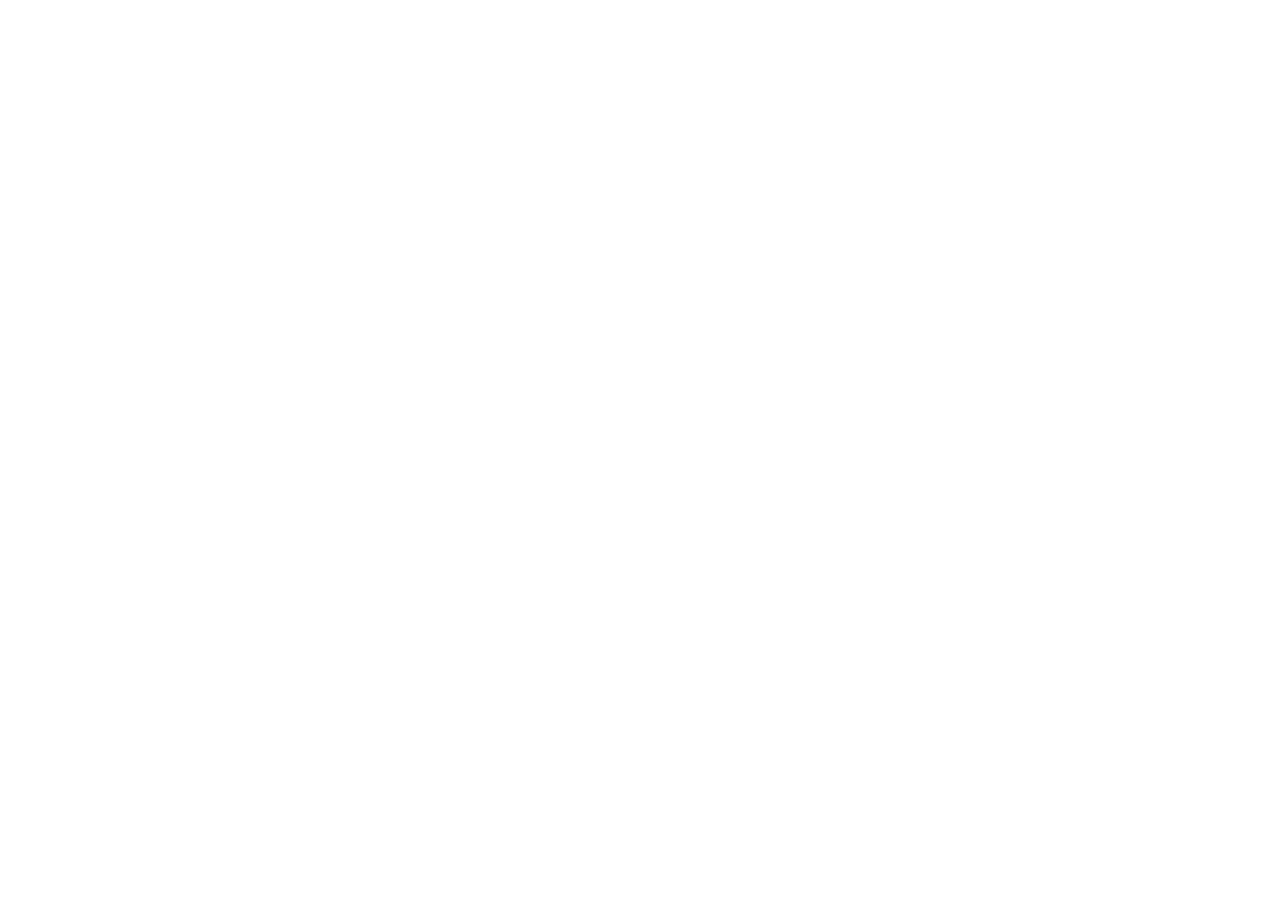
==== adjust.html @ 0b80aa75 "Setting up cover page" ====
<!DOCTYPE html>
<html lang="en">
<head>
	<meta charset="UTF-8">
	<meta http-equiv="X-UA-Compatible" content="IE=edge">
	<meta name="viewport" content="width=device-width, initial-scale=1.0">
	<title>Clock</title>
	<link href="/styles.css" rel="stylesheet">
	<link href="/components/adjust.css" rel="stylesheet">
</head>
<body>
	<div id="App">
		<div id="watchFaceContainer">
			<div id="adjust">
				<div id="strip">
					<div id="leftHand">
						<div class="number"></div>
						<div class="number"></div>
					</div>
					<div id="rightHand">
						<div class="number"></div>
						<div class="number"></div>
					</div>
				</div>
			</div>
		</div>
	</div>
	<script type="module" src="/components/adjust.js"></script>
</body>
</html>
---- styles.css ----
@import url('https://fonts.googleapis.com/css2?family=Cormorant+Unicase:wght@500&family=Open+Sans&display=swap');

* {
	margin: 0;
	padding: 0;
}

body{
	font-family: 'Open Sans', sans-serif;
	text-align: center;
}

#App{
	width: 100vw;
	height: 100vh;
	position: relative;
}

#watchFaceContainer{
	box-sizing: border-box;
	aspect-ratio: 1;
	position: relative;
	top: 50%;
	left: 50%;
	transform: translateX(-50%) translateY(-50%);
}

.main{
	width: 100%;
	margin: 0 auto;
}

.mastolink{
	text-decoration: none;
}

.title{
	font-size: 6em;
	font-family: 'Cormorant Unicase', serif;
	line-height: 75%;
	width: 300px;
	margin: 40px auto;
}

#list{
	margin: 80px 0;
	text-align: center;
	font-size: 1.2em;
}

#list li{
	list-style: none;
	padding: 20px;
}

a, a:visited {
	color:black;
}

a:hover, a:focus{
	color: darkorchid;
}
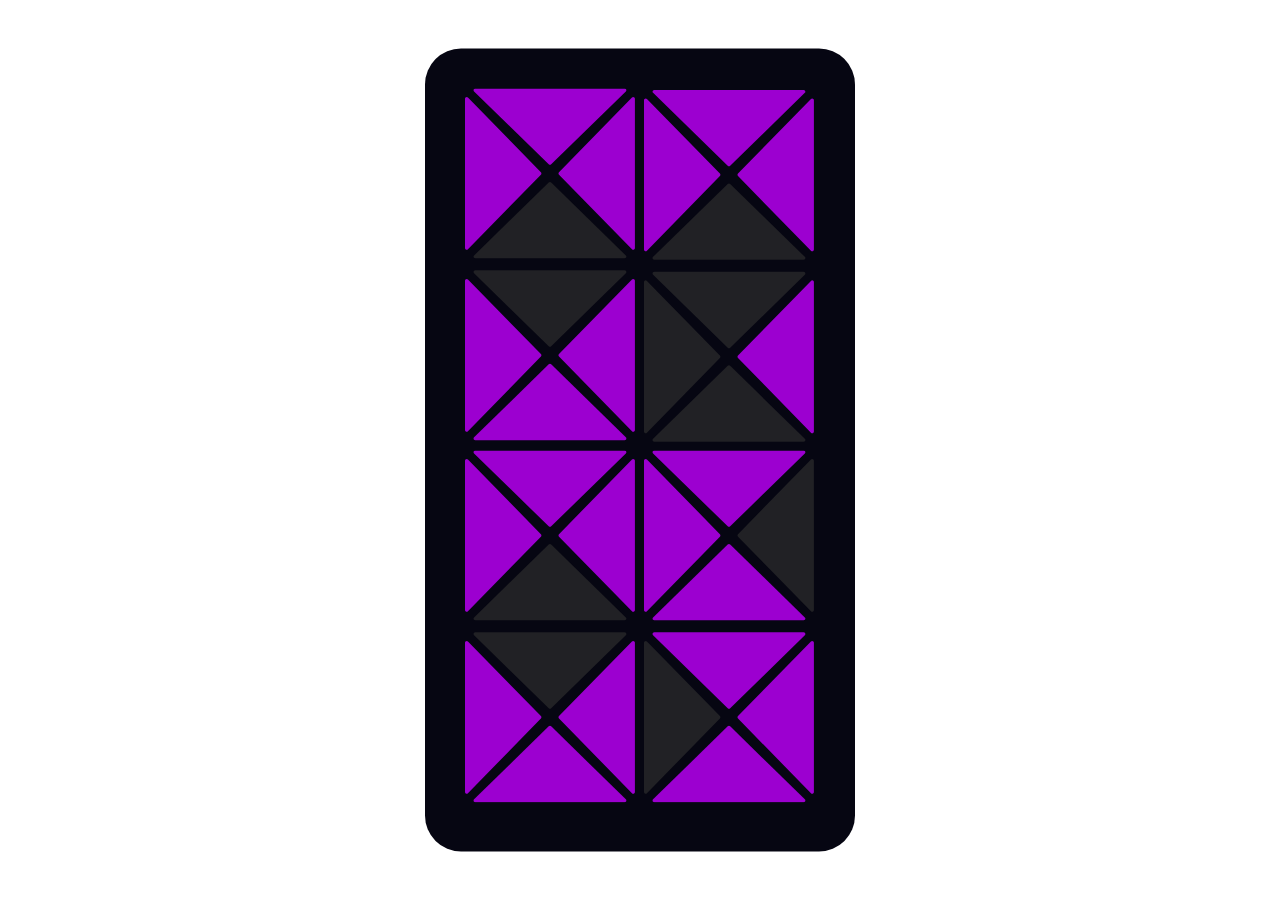
==== commit d2732334: "Add new watchface: 'Adjust'" ====
--- a/adjust.html
+++ b/adjust.html
@@ -4,7 +4,7 @@
 	<meta charset="UTF-8">
 	<meta http-equiv="X-UA-Compatible" content="IE=edge">
 	<meta name="viewport" content="width=device-width, initial-scale=1.0">
-	<title>Clock</title>
+	<title>Watchface - Adjust</title>
 	<link href="/styles.css" rel="stylesheet">
 	<link href="/components/adjust.css" rel="stylesheet">
 </head>
@@ -12,15 +12,13 @@
 	<div id="App">
 		<div id="watchFaceContainer">
 			<div id="adjust">
-				<div id="strip">
-					<div id="leftHand">
-						<div class="number"></div>
-						<div class="number"></div>
-					</div>
-					<div id="rightHand">
-						<div class="number"></div>
-						<div class="number"></div>
-					</div>
+				<div id="leftHand">
+					<div class="number"></div>
+					<div class="number"></div>
+				</div>
+				<div id="rightHand">
+					<div class="number"></div>
+					<div class="number"></div>
 				</div>
 			</div>
 		</div>
--- a/styles.css
+++ b/styles.css
@@ -30,7 +30,13 @@
 	margin: 0 auto;
 }
 
+.description div{
+	margin: 16px 8px;
+	color: #606068;
+}
+
 .mastolink{
+	padding: 8px;
 	text-decoration: none;
 }
 
@@ -43,7 +49,7 @@
 }
 
 #list{
-	margin: 80px 0;
+	margin: 64px 0;
 	text-align: center;
 	font-size: 1.2em;
 }
--- a/components/adjust.css
+++ b/components/adjust.css
@@ -0,0 +1,30 @@
+#leftHand, #rightHand {
+	/* display: flex;
+    gap: 2%; */
+	display: grid;
+	grid-template-columns: 1fr 1fr;
+	gap: 8px;
+}
+
+#watchFaceContainer {
+	position: relative;
+	max-width: 430px !important;
+}
+
+#adjust {
+	background-color: #060612;
+	padding: 40px;
+	border-radius: 36px;
+	/* height: 100%; */
+	display: grid;
+	grid-template-rows: 1fr 1fr;
+}
+
+svg{
+	width: 100%;
+	height: auto;
+}
+
+.number{
+	width: 100%;
+}
